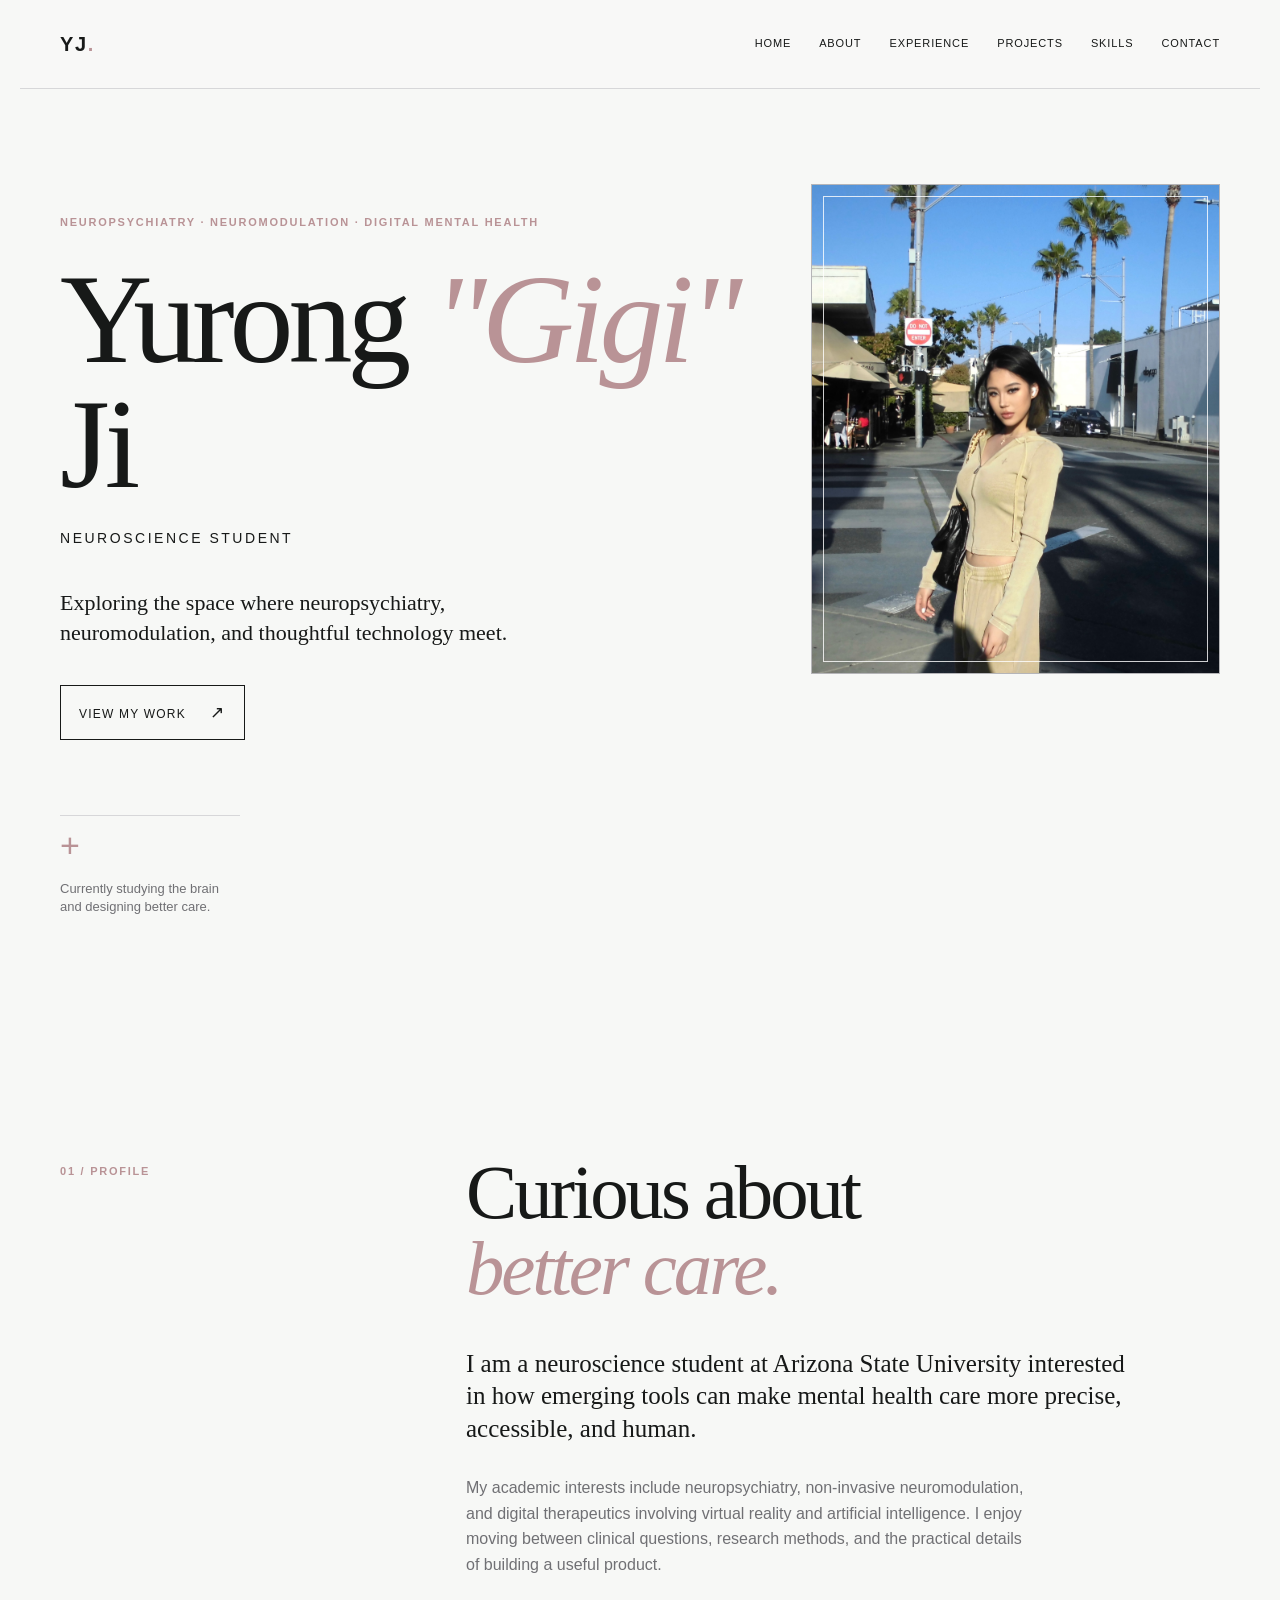
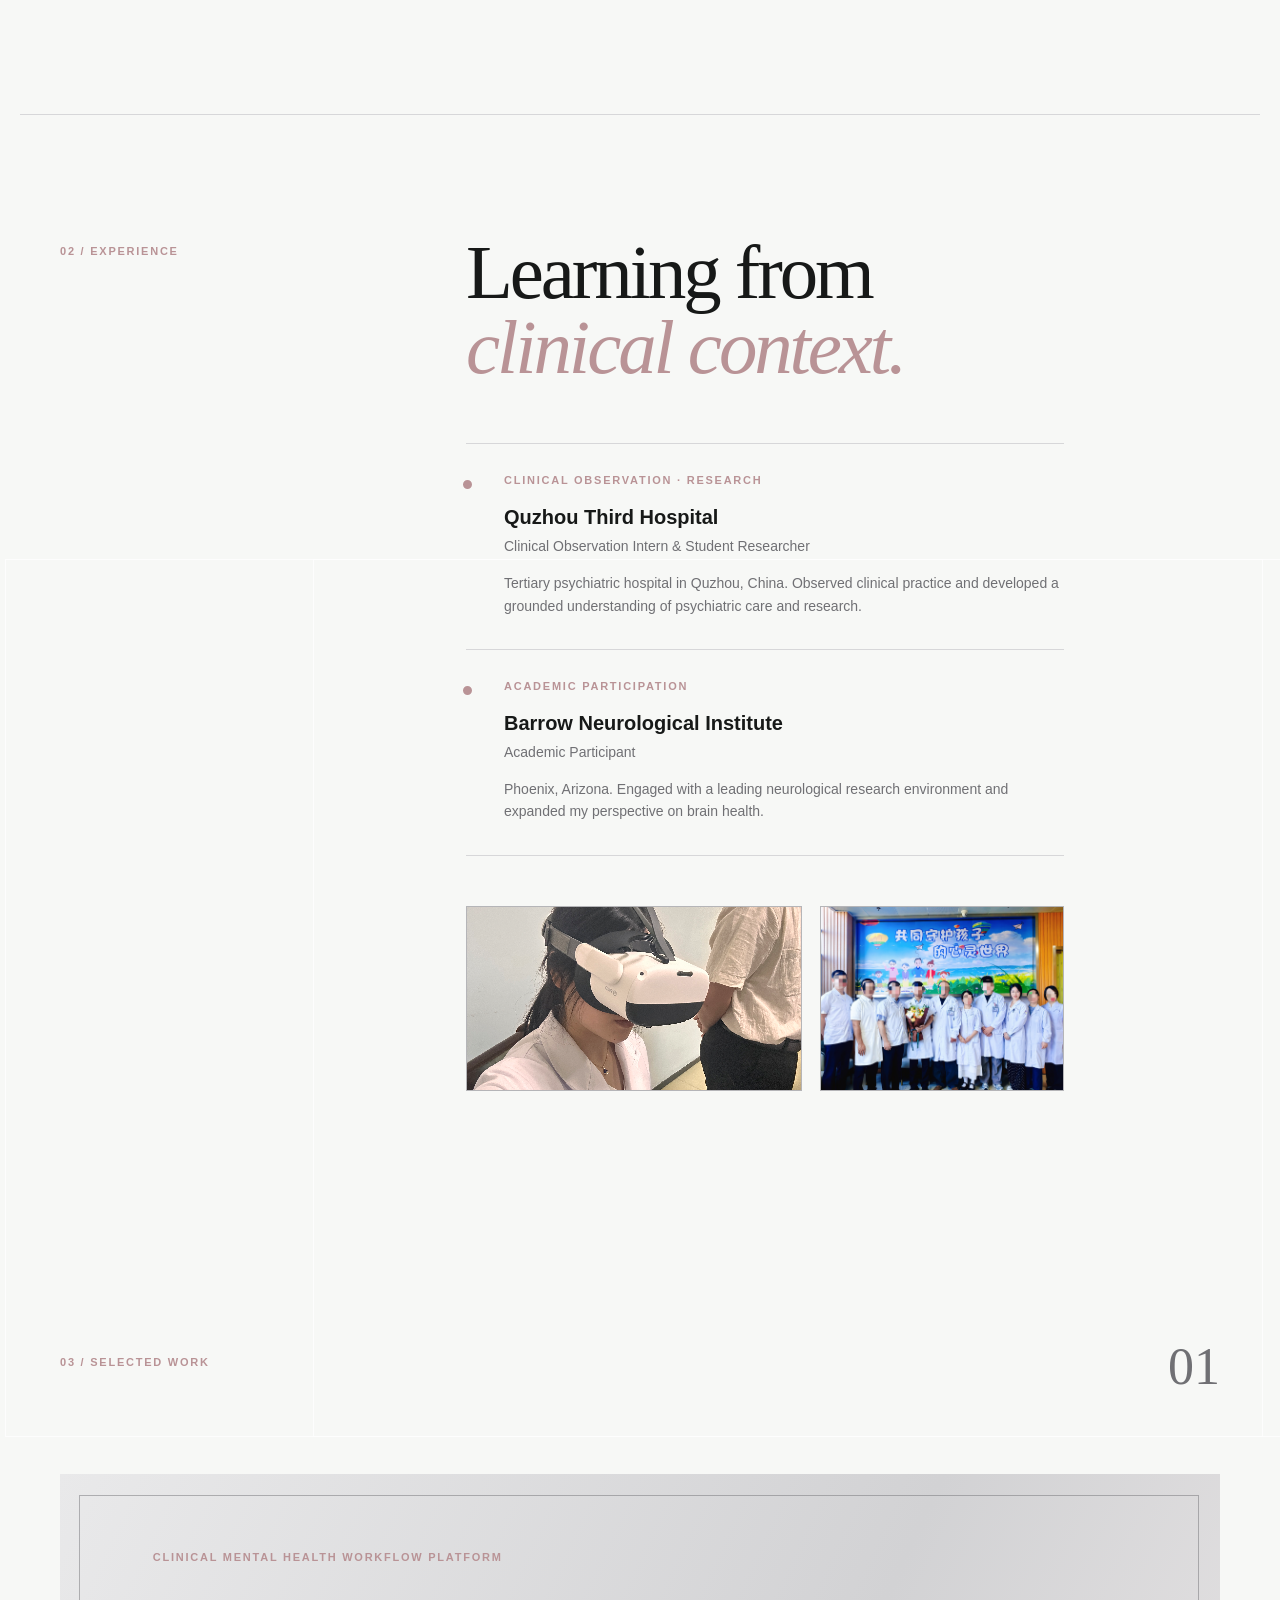
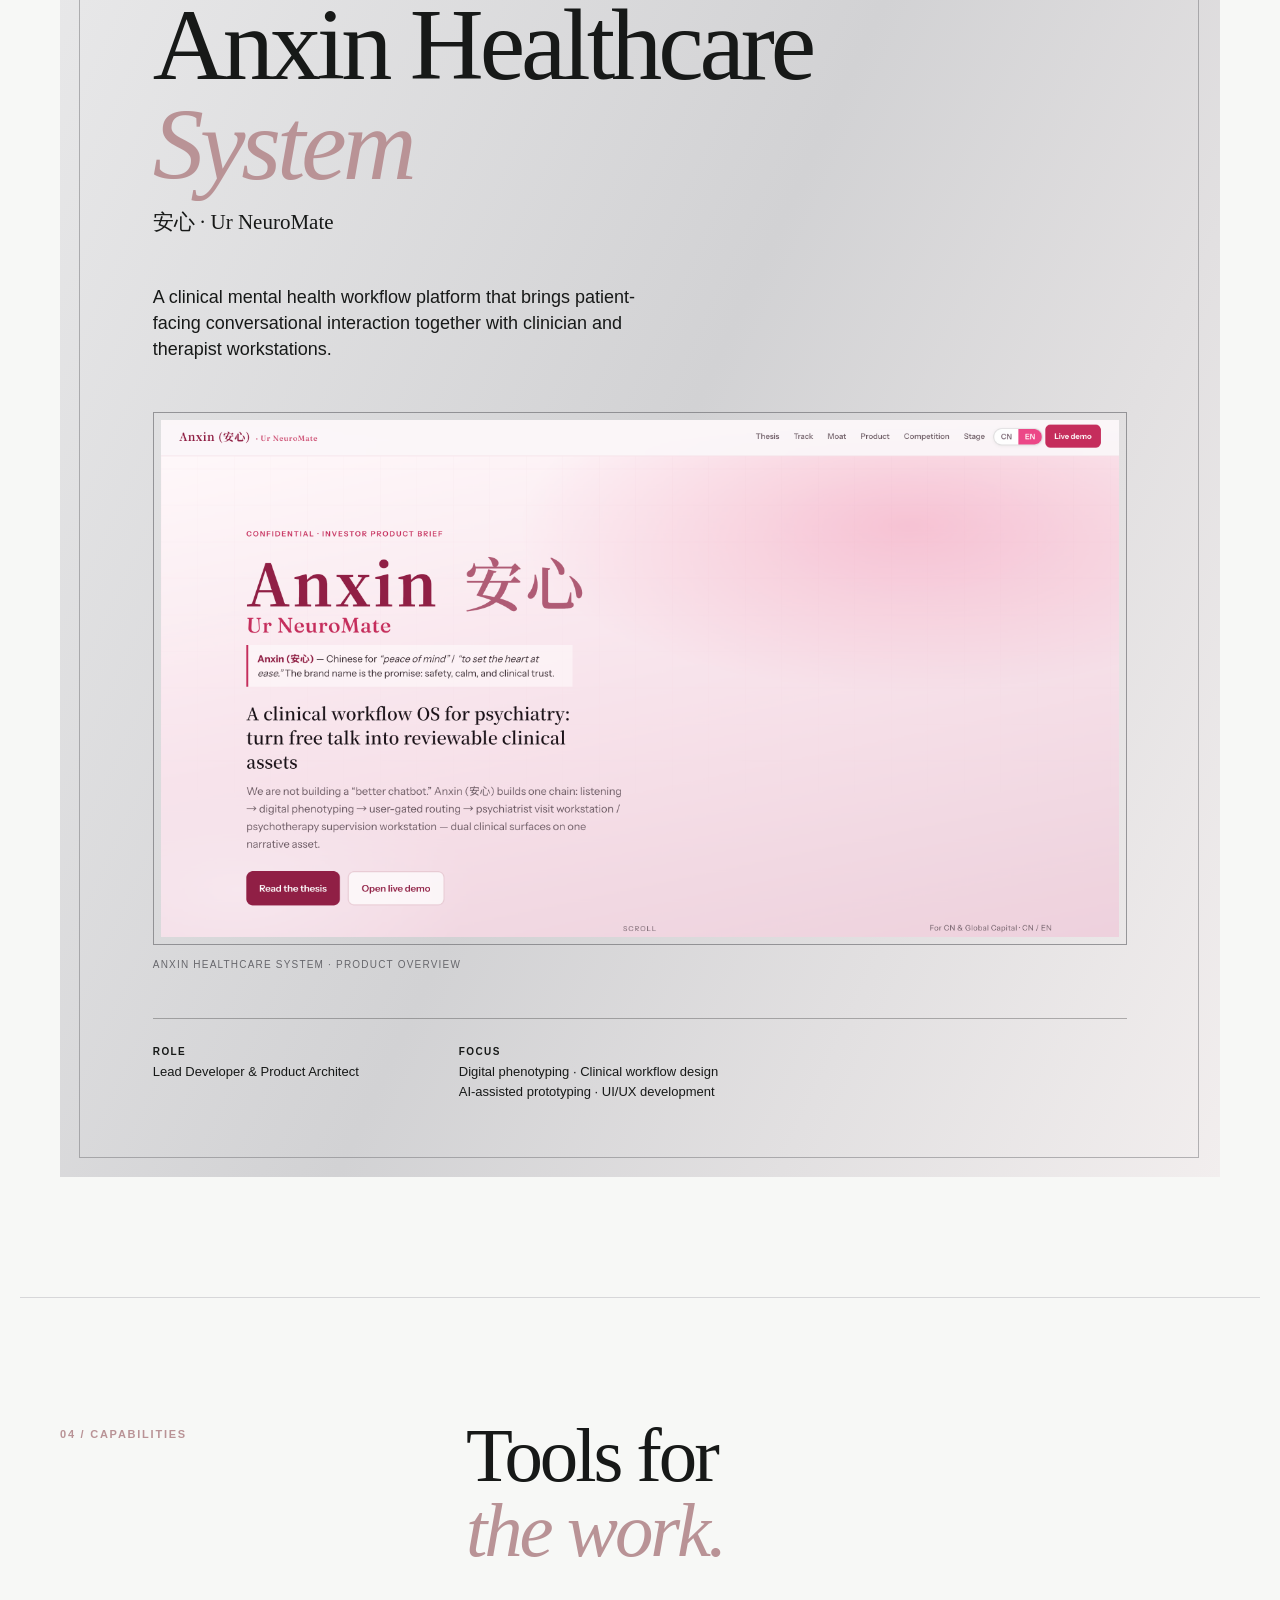
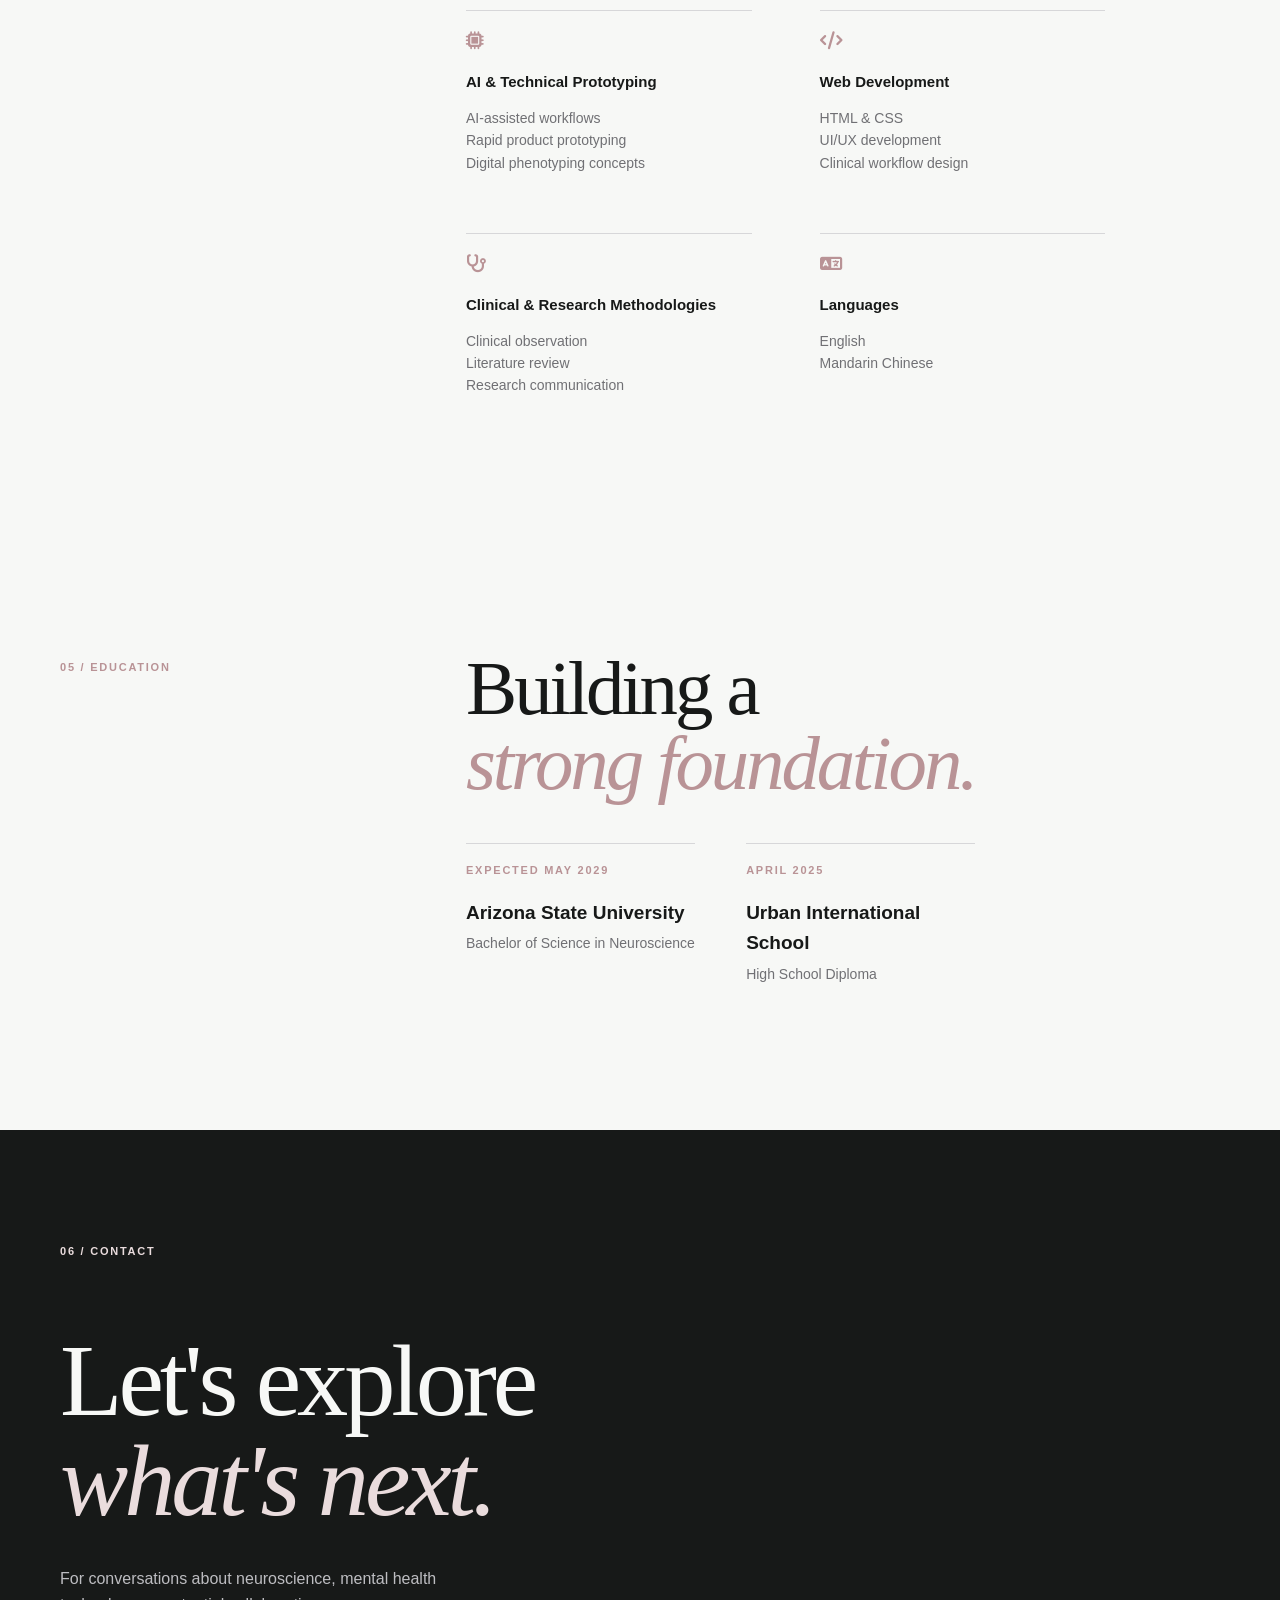
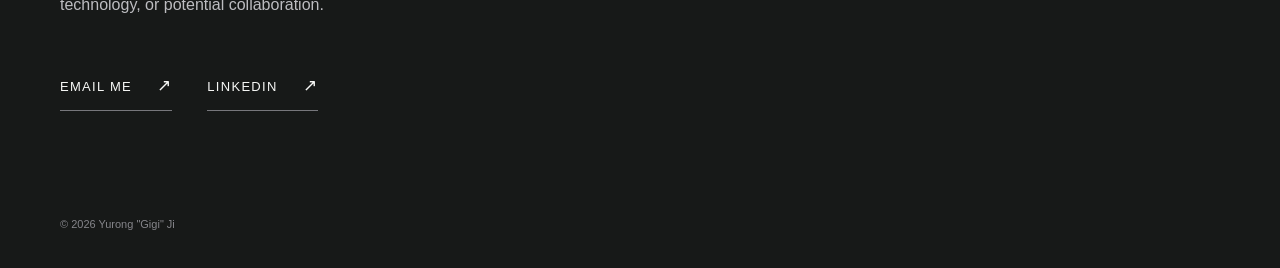
==== index.html @ 2d48b9b8 "update homepage images and styles" ====
<!DOCTYPE html>
<html lang="en">
<head>
  <meta charset="UTF-8">
  <meta name="viewport" content="width=device-width, initial-scale=1.0">
  <meta name="description" content="Yurong Gigi Ji is a neuroscience student exploring mental health, neuromodulation, and healthcare technology.">
  <title>Yurong Ji -- Gigi | Neuroscience Student</title>
  <link rel="stylesheet" href="style.css">
  <!-- Font Awesome provides simple, professional icons without JavaScript. -->
  <link rel="stylesheet" href="https://cdnjs.cloudflare.com/ajax/libs/font-awesome/6.5.1/css/all.min.css">
</head>
<body>
  <!-- The header stays simple so visitors can move through the page quickly. -->
  <header class="site-header">
    <a class="wordmark" href="#top">YJ<span>.</span></a>
    <nav aria-label="Main navigation">
      <a href="#top">Home</a>
      <a href="#about">About</a>
      <a href="#experience">Experience</a>
      <a href="#work">Projects</a>
      <a href="#skills">Skills</a>
      <a href="#contact">Contact</a>
    </nav>
  </header>

  <main id="top">
    <!-- Hero section: the first thing a visitor sees. -->
    <section class="hero page-section" aria-labelledby="hero-title">
      <div class="hero-copy">
        <p class="eyebrow">Neuropsychiatry · Neuromodulation · Digital Mental Health</p>
        <h1 id="hero-title">Yurong <em>"Gigi"</em> Ji</h1>
        <p class="hero-title">Neuroscience Student</p>
        <p class="intro">Exploring the space where neuropsychiatry, neuromodulation, and thoughtful technology meet.</p>
        <a class="button" href="#work">View My Work <span aria-hidden="true">&#8599;</span></a>
      </div>
      <div class="hero-note" aria-label="Current focus">
        <span class="cross-mark" aria-hidden="true">+</span>
        <p>Currently studying the brain<br>and designing better care.</p>
      </div>
      <!-- Add your portrait as img/portrait.jpg when ready. -->
      <div class="hero-image image-slot" role="img" aria-label="Portrait placeholder">
        <span>Portrait<br><small>image to come</small></span>
      </div>
    </section>

    <section id="about" class="page-section split-section" aria-labelledby="about-title">
      <p class="section-number">01 / Profile</p>
      <div class="section-content">
        <h2 id="about-title">Curious about<br><em>better care.</em></h2>
        <p class="large-copy">I am a neuroscience student at Arizona State University interested in how emerging tools can make mental health care more precise, accessible, and human.</p>
        <p>My academic interests include neuropsychiatry, non-invasive neuromodulation, and digital therapeutics involving virtual reality and artificial intelligence. I enjoy moving between clinical questions, research methods, and the practical details of building a useful product.</p>
      </div>
    </section>

    <section id="experience" class="page-section split-section bordered-section" aria-labelledby="experience-title">
      <p class="section-number">02 / Experience</p>
      <div class="section-content">
        <h2 id="experience-title">Learning from<br><em>clinical context.</em></h2>
        <div class="timeline">
          <article class="timeline-item">
            <p class="date">Clinical observation · Research</p>
            <h3>Quzhou Third Hospital</h3>
            <p class="role">Clinical Observation Intern &amp; Student Researcher</p>
            <p>Tertiary psychiatric hospital in Quzhou, China. Observed clinical practice and developed a grounded understanding of psychiatric care and research.</p>
          </article>
          <article class="timeline-item">
            <p class="date">Academic participation</p>
            <h3>Barrow Neurological Institute</h3>
            <p class="role">Academic Participant</p>
            <p>Phoenix, Arizona. Engaged with a leading neurological research environment and expanded my perspective on brain health.</p>
          </article>
        </div>
        <!-- These two spaces are ready for your clinical and research photographs. -->
        <div class="experience-images">
          <div class="image-slot clinical-image"><span>Clinical observation<br><small>image to come</small></span></div>
          <div class="image-slot vr-image"><span>Research in practice<br><small>image to come</small></span></div>
        </div>
      </div>
    </section>

    <!-- The project panel is intentionally larger: it is the portfolio's main case study. -->
    <section id="work" class="page-section project-section" aria-labelledby="work-title">
      <div class="project-heading">
        <p class="section-number">03 / Selected work</p>
        <p class="project-index">01</p>
      </div>
      <div class="project-panel">
        <div class="project-label">Clinical mental health workflow platform</div>
        <h2 id="work-title">Anxin Healthcare<br><em>System</em></h2>
        <p class="project-name">安心 · Ur NeuroMate</p>
        <p class="project-description">A clinical mental health workflow platform that brings patient-facing conversational interaction together with clinician and therapist workstations.</p>
          <figure class="project-image">
            <img src="img/Anxin.png" alt="Anxin Healthcare System project overview">
            <figcaption>Anxin Healthcare System · Product overview</figcaption>
          </figure>
        <div class="project-footer">
          <p><strong>Role</strong><br>Lead Developer &amp; Product Architect</p>
          <p><strong>Focus</strong><br>Digital phenotyping · Clinical workflow design<br>AI-assisted prototyping · UI/UX development</p>
        </div>
      </div>
    </section>

    <section id="skills" class="page-section split-section bordered-section" aria-labelledby="skills-title">
      <p class="section-number">04 / Capabilities</p>
      <div class="section-content">
        <h2 id="skills-title">Tools for<br><em>the work.</em></h2>
        <div class="skills-list">
          <div class="skill-group"><i class="fa-solid fa-microchip skill-icon" aria-hidden="true"></i><h3>AI &amp; Technical Prototyping</h3><p>AI-assisted workflows<br>Rapid product prototyping<br>Digital phenotyping concepts</p></div>
          <div class="skill-group"><i class="fa-solid fa-code skill-icon" aria-hidden="true"></i><h3>Web Development</h3><p>HTML &amp; CSS<br>UI/UX development<br>Clinical workflow design</p></div>
          <div class="skill-group"><i class="fa-solid fa-stethoscope skill-icon" aria-hidden="true"></i><h3>Clinical &amp; Research Methodologies</h3><p>Clinical observation<br>Literature review<br>Research communication</p></div>
          <div class="skill-group"><i class="fa-solid fa-language skill-icon" aria-hidden="true"></i><h3>Languages</h3><p>English<br>Mandarin Chinese</p></div>
        </div>
      </div>
    </section>

    <section class="page-section split-section education-section" aria-labelledby="education-title">
      <p class="section-number">05 / Education</p>
      <div class="section-content">
        <h2 id="education-title">Building a<br><em>strong foundation.</em></h2>
        <div class="education-list">
          <div class="education-item"><p class="date">Expected May 2029</p><h3>Arizona State University</h3><p>Bachelor of Science in Neuroscience</p></div>
          <div class="education-item"><p class="date">April 2025</p><h3>Urban International School</h3><p>High School Diploma</p></div>
        </div>
      </div>
    </section>
  </main>

  <footer id="contact" class="contact-section" aria-labelledby="contact-title">
    <div class="contact-inner">
      <p class="section-number">06 / Contact</p>
      <h2 id="contact-title">Let's explore<br><em>what's next.</em></h2>
      <p class="contact-copy">For conversations about neuroscience, mental health technology, or potential collaboration.</p>
      <!-- Replace these two destinations with your preferred contact details. -->
      <div class="contact-links">
        <a href="mailto:yurong.ji@asu.edu">Email me <span aria-hidden="true">&#8599;</span></a>
        <a href="https://www.linkedin.com/" target="_blank" rel="noopener noreferrer">LinkedIn <span aria-hidden="true">&#8599;</span></a>
      </div>
      <p class="copyright">© 2026 Yurong "Gigi" Ji</p>
    </div>
  </footer>
</body>
</html>
---- style.css ----
:root {
	--ink: #171918;
	--muted: #707074;
	--line: #d7d7d9;
	--paper: #f7f8f6;
	--accent: #eadcdd;
	--blush: #b99396;
	--display: Georgia, "Times New Roman", serif;
	--body: "Helvetica Neue", Helvetica, Arial, sans-serif;
}
* { box-sizing: border-box; }
html { scroll-behavior: smooth; }
body { margin: 0; color: var(--ink); background: var(--paper); font-family: var(--body); font-size: 16px; line-height: 1.6; }
a { color: inherit; }
.site-header { align-items: center; background: rgba(248, 248, 247, .96); border-bottom: 1px solid var(--line); display: flex; justify-content: space-between; margin: 0 auto; max-width: 1240px; padding: 28px 40px; position: relative; z-index: 2; }
.wordmark { font-size: 20px; font-weight: bold; letter-spacing: .08em; text-decoration: none; }
.wordmark span, .eyebrow, .date, .section-number, .project-label { color: var(--blush); }
nav { display: flex; gap: 28px; }
nav a { font-size: 11px; letter-spacing: .08em; text-decoration: none; text-transform: uppercase; }
nav a:hover, .contact-links a:hover { color: var(--blush); }
.page-section { margin: 0 auto; max-width: 1240px; padding: 120px 40px; }
.hero { min-height: 700px; padding-bottom: 105px; padding-top: 125px; position: relative; }
.hero-copy { max-width: 760px; }
.eyebrow, .section-number, .date, .project-label { font-size: 11px; font-weight: bold; letter-spacing: .16em; text-transform: uppercase; }
h1, h2, h3, p { margin-top: 0; }
h1, h2 { font-family: var(--display); font-weight: normal; letter-spacing: -.04em; line-height: .98; }
h1 { font-size: clamp(64px, 10vw, 142px); margin: 25px 0 20px; }
h2 { font-size: clamp(48px, 6vw, 82px); margin-bottom: 42px; }
em { color: var(--blush); font-style: italic; }
.hero-title { font-size: 14px; letter-spacing: .18em; text-transform: uppercase; }
.intro { font-family: var(--display); font-size: 22px; line-height: 1.35; margin: 38px 0; max-width: 480px; }
.button { border: 1px solid var(--ink); display: inline-block; font-size: 12px; letter-spacing: .1em; padding: 13px 18px; text-decoration: none; text-transform: uppercase; }
.button span, .contact-links span { font-size: 17px; margin-left: 20px; }
.button:hover { background: var(--ink); color: var(--paper); }
.hero-note { border-top: 1px solid var(--line); color: var(--muted); font-size: 13px; line-height: 1.45; margin-top: 75px; padding-top: 16px; width: 180px; }
.cross-mark { color: var(--blush); display: block; font-size: 34px; font-weight: 200; line-height: .8; margin-bottom: 20px; }
.image-slot { align-items: center; background: linear-gradient(135deg, #ececee, #c7c7ca 48%, #f4f4f3 52%, #dedee0); border: 1px solid #b5b5b8; color: #68686c; display: flex; justify-content: center; letter-spacing: .12em; text-align: center; text-transform: uppercase; }
.image-slot span { font-size: 11px; }
.image-slot small { color: #89898d; font-size: 9px; letter-spacing: .1em; }
.hero-image { height: 490px; position: absolute; right: 40px; top: 95px; width: 33%; }
.hero-image { background-image: url("img/portrait.jpg"), linear-gradient(135deg, #ececee, #c7c7ca 48%, #f4f4f3 52%, #dedee0); background-position: center; background-size: cover; }
.hero-image::before, .clinical-image::before, .vr-image::before { border: 1px solid rgba(255, 255, 255, .8); content: ""; height: calc(100% - 24px); position: absolute; width: calc(100% - 24px); }
.hero-image span, .clinical-image span, .vr-image span { display: none; }
.split-section { display: flex; gap: 10%; }
.section-number { flex: 0 0 25%; margin-top: 8px; }
.section-content { max-width: 680px; }
.large-copy { font-family: var(--display); font-size: 25px; line-height: 1.3; margin-bottom: 30px; }
.section-content > p:not(.large-copy) { color: var(--muted); max-width: 560px; }
.bordered-section { border-top: 1px solid var(--line); }
.timeline { border-top: 1px solid var(--line); margin-top: 58px; }
.timeline-item { border-bottom: 1px solid var(--line); padding: 28px 0 32px 38px; position: relative; }
.timeline-item::before { background: var(--blush); border: 4px solid var(--paper); border-radius: 50%; content: ""; height: 9px; left: -7px; position: absolute; top: 32px; width: 9px; }
.timeline h3, .education-item h3, .skill-group h3 { font-size: 20px; margin-bottom: 2px; }
.role { color: var(--muted); font-size: 14px; margin-bottom: 15px; }
.timeline-item > p:last-child { color: var(--muted); font-size: 14px; margin-bottom: 0; max-width: 560px; }
.experience-images { display: flex; gap: 18px; margin-top: 50px; }
.clinical-image { height: 185px; width: 58%; }
.vr-image { height: 185px; width: 42%; }
.clinical-image { background-image: url("img/internship.jpg"), linear-gradient(135deg, #ececee, #c7c7ca 48%, #f4f4f3 52%, #dedee0); background-position: center; background-size: cover; }
.vr-image { background-image: url("img/doctor.jpg"), linear-gradient(135deg, #ececee, #c7c7ca 48%, #f4f4f3 52%, #dedee0); background-position: center; background-size: cover; }
.project-section { padding-top: 135px; }
.project-heading { align-items: flex-start; display: flex; justify-content: space-between; }
.project-index { color: var(--muted); font-family: var(--display); font-size: 52px; line-height: .8; }
.project-panel { background: linear-gradient(115deg, #e9e9ea, #d2d2d4 50%, #f2eeee); margin-top: 35px; padding: 75px 8%; position: relative; }
.project-panel::after { border: 1px solid rgba(116, 116, 120, .5); content: ""; height: calc(100% - 42px); pointer-events: none; position: absolute; right: 21px; top: 21px; width: calc(100% - 42px); }
.project-panel > * { position: relative; z-index: 1; }
.project-panel h2 { font-size: clamp(55px, 8vw, 110px); margin: 28px 0 10px; }
.project-name { font-family: var(--display); font-size: 21px; }
.project-description { font-size: 18px; line-height: 1.45; margin: 45px 0; max-width: 520px; }
.project-image { margin: 50px 0 45px; position: relative; }
.project-image img { border: 1px solid rgba(116, 116, 120, .7); display: block; height: auto; max-width: 100%; padding: 7px; width: 100%; }
.project-image figcaption { color: #67676c; font-size: 10px; letter-spacing: .12em; margin-top: 12px; text-transform: uppercase; }
.project-footer { border-top: 1px solid rgba(23, 25, 24, .3); display: flex; gap: 100px; padding-top: 22px; }
.project-footer p { font-size: 13px; line-height: 1.55; margin-bottom: 0; }
.project-footer strong { font-size: 10px; letter-spacing: .14em; text-transform: uppercase; }
.skills-list { display: flex; flex-wrap: wrap; gap: 45px 10%; }
.skill-group { border-top: 1px solid var(--line); padding-top: 18px; width: 42%; }
.skill-icon { color: var(--blush); font-size: 18px; margin-bottom: 22px; }
.skill-group h3 { font-size: 15px; line-height: 1.3; margin-bottom: 15px; }
.skill-group p, .education-item p:last-child { color: var(--muted); font-size: 14px; line-height: 1.6; }
.education-section { padding-bottom: 145px; }
.education-list { display: flex; gap: 10%; }
.education-item { border-top: 1px solid var(--line); padding-top: 18px; width: 45%; }
.education-item h3 { font-size: 19px; margin: 18px 0 4px; }
.education-item p:last-child { margin-bottom: 0; }
.contact-section { background: var(--ink); color: var(--paper); }
.contact-inner { margin: 0 auto; max-width: 1240px; padding: 105px 40px 35px; }
.contact-inner .section-number { color: var(--accent); }
.contact-inner h2 { font-size: clamp(56px, 8vw, 110px); margin: 70px 0 35px; }
.contact-inner h2 em { color: var(--accent); }
.contact-copy { color: #bdbdc1; max-width: 390px; }
.contact-links { display: flex; gap: 35px; margin-top: 55px; }
.contact-links a { border-bottom: 1px solid #77777c; font-size: 13px; letter-spacing: .1em; padding-bottom: 10px; text-decoration: none; text-transform: uppercase; }
.copyright { color: #85858a; font-size: 11px; margin: 105px 0 0; }
@media (max-width: 700px) {
	.site-header, .page-section, .contact-inner { padding-left: 22px; padding-right: 22px; }
	.site-header { padding-bottom: 22px; padding-top: 22px; }
	nav { gap: 8px 14px; justify-content: flex-end; max-width: 245px; }
	nav a { font-size: 10px; }
	.hero { align-items: flex-start; display: block; min-height: 0; padding-bottom: 90px; padding-top: 95px; }
	h1 { font-size: 18vw; }
	.hero-image { height: 330px; margin-top: 55px; position: relative; right: auto; top: auto; width: 100%; }
	.hero-note { margin-top: 75px; }
	.split-section { display: block; padding-bottom: 90px; padding-top: 90px; }
	.section-number { margin-bottom: 42px; }
	h2 { margin-bottom: 32px; }
	.large-copy { font-size: 21px; }
	.experience-images { display: block; }
	.clinical-image, .vr-image { margin-bottom: 18px; width: 100%; }
	.project-section { padding-bottom: 90px; padding-top: 90px; }
	.project-panel { margin-left: -22px; margin-right: -22px; padding: 58px 35px; }
	.project-panel::after { height: calc(100% - 30px); right: 15px; top: 15px; width: calc(100% - 30px); }
	.project-description { font-size: 16px; margin: 35px 0; }
	.project-footer { display: block; }
	.project-footer p + p { margin-top: 25px; }
	.skills-list, .education-list { display: block; }
	.skill-group, .education-item { margin-bottom: 35px; width: 100%; }
	.education-section { padding-bottom: 110px; }
	.contact-inner { padding-bottom: 28px; padding-top: 85px; }
	.contact-inner h2 { margin-top: 55px; }
	.contact-links { display: block; }
	.contact-links a { display: table; margin-bottom: 22px; }
	.copyright { margin-top: 80px; }
}
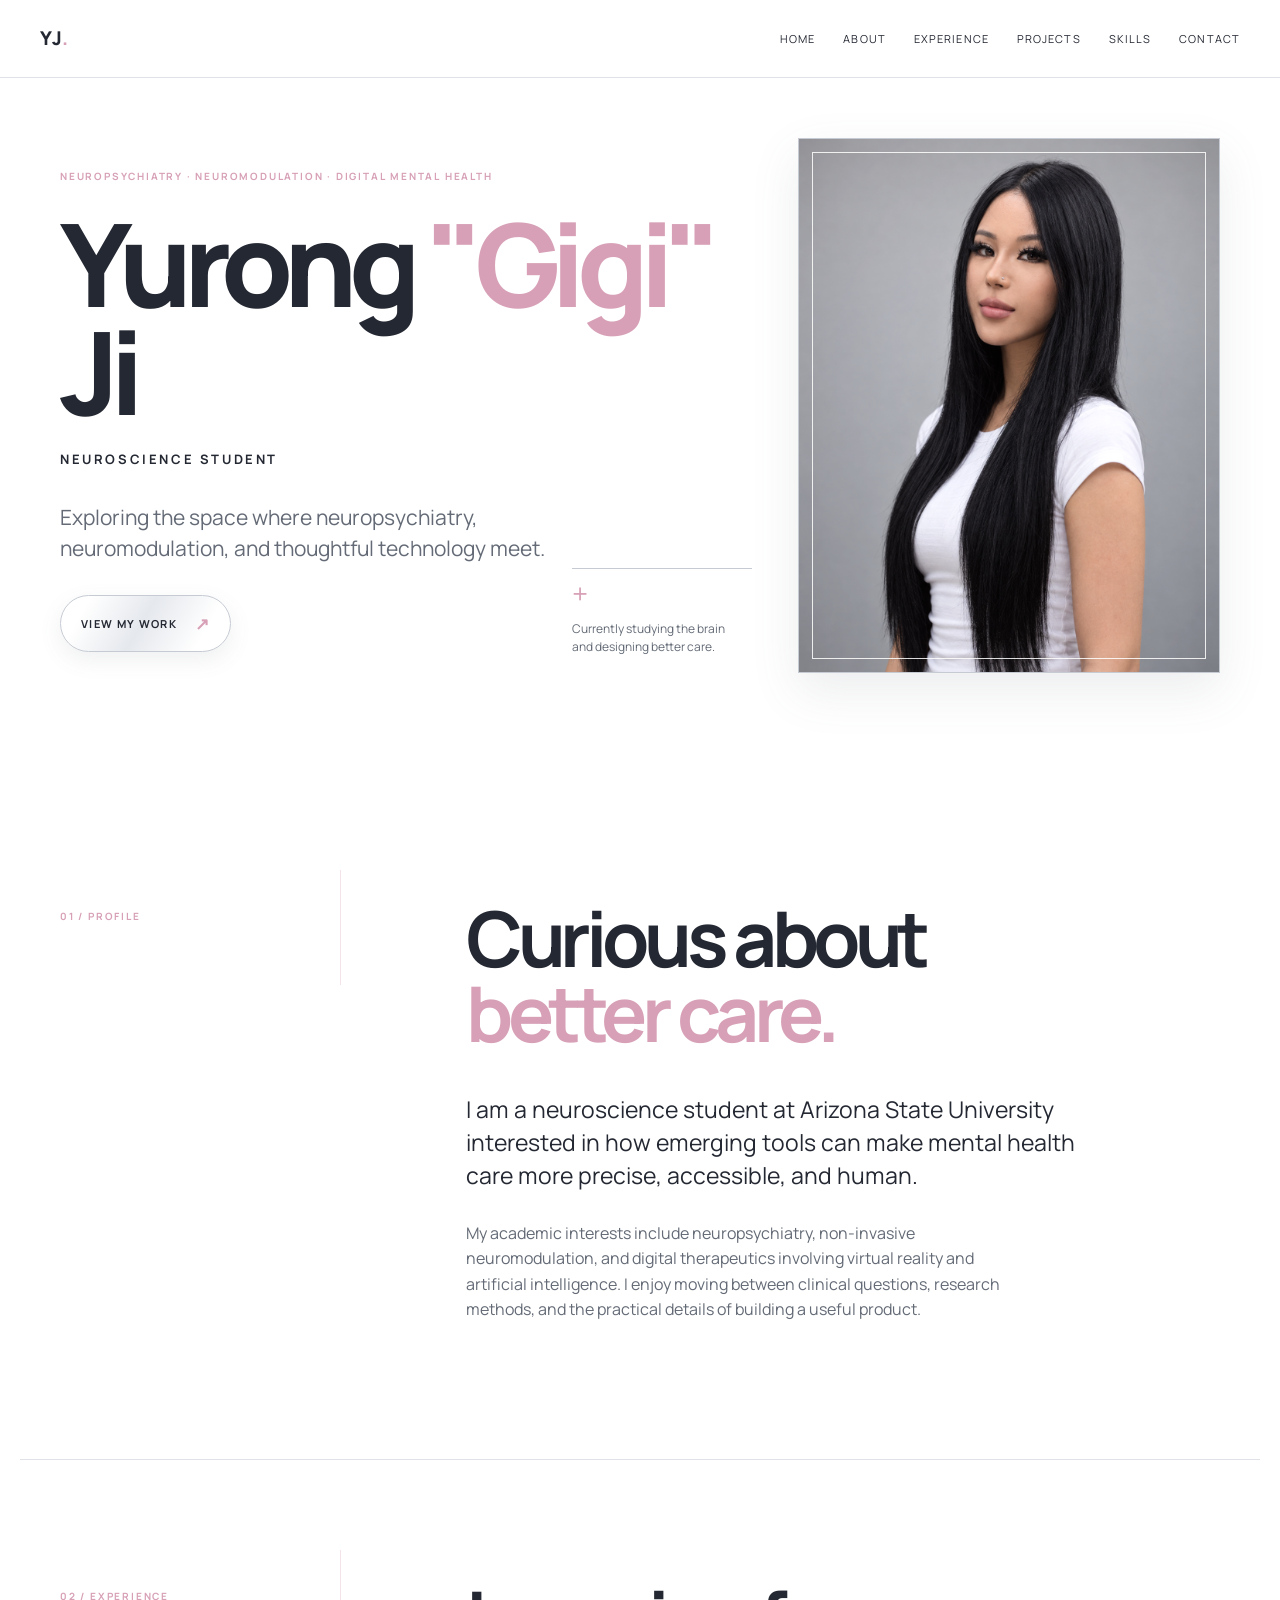
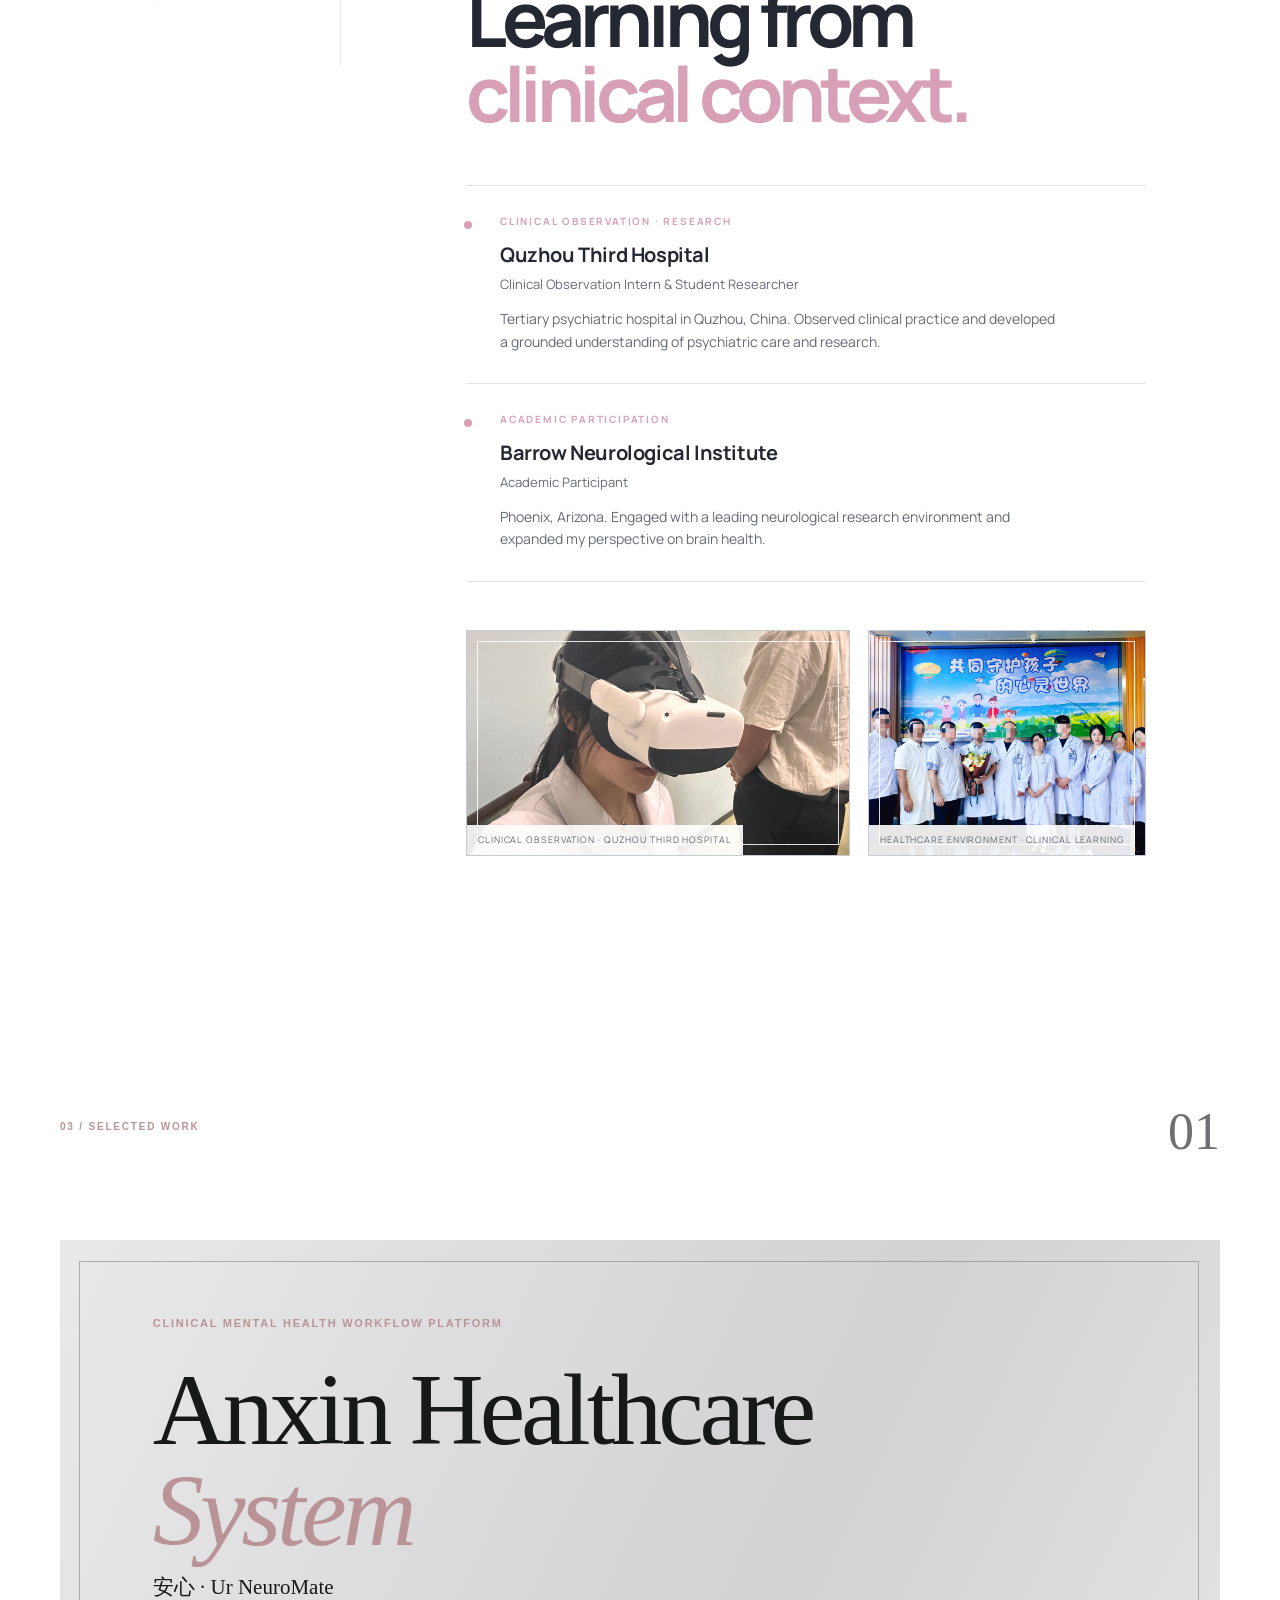
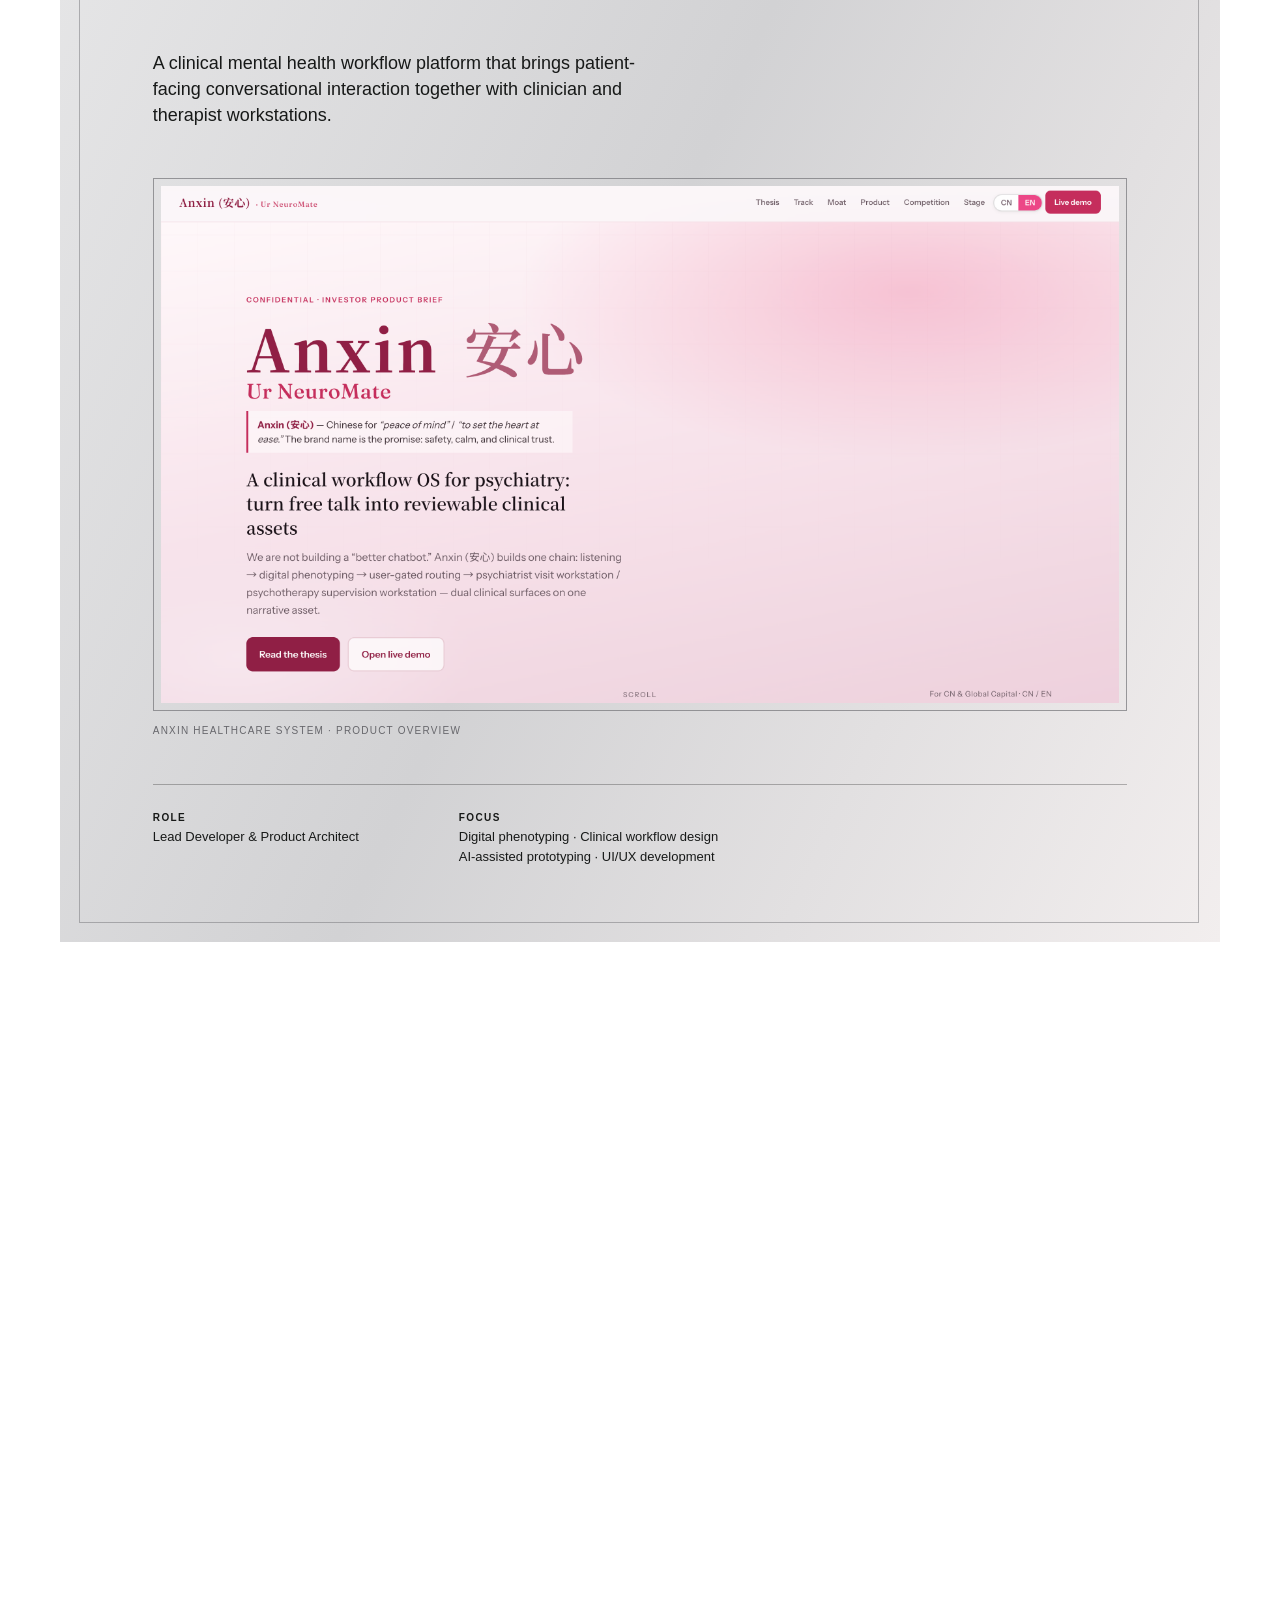
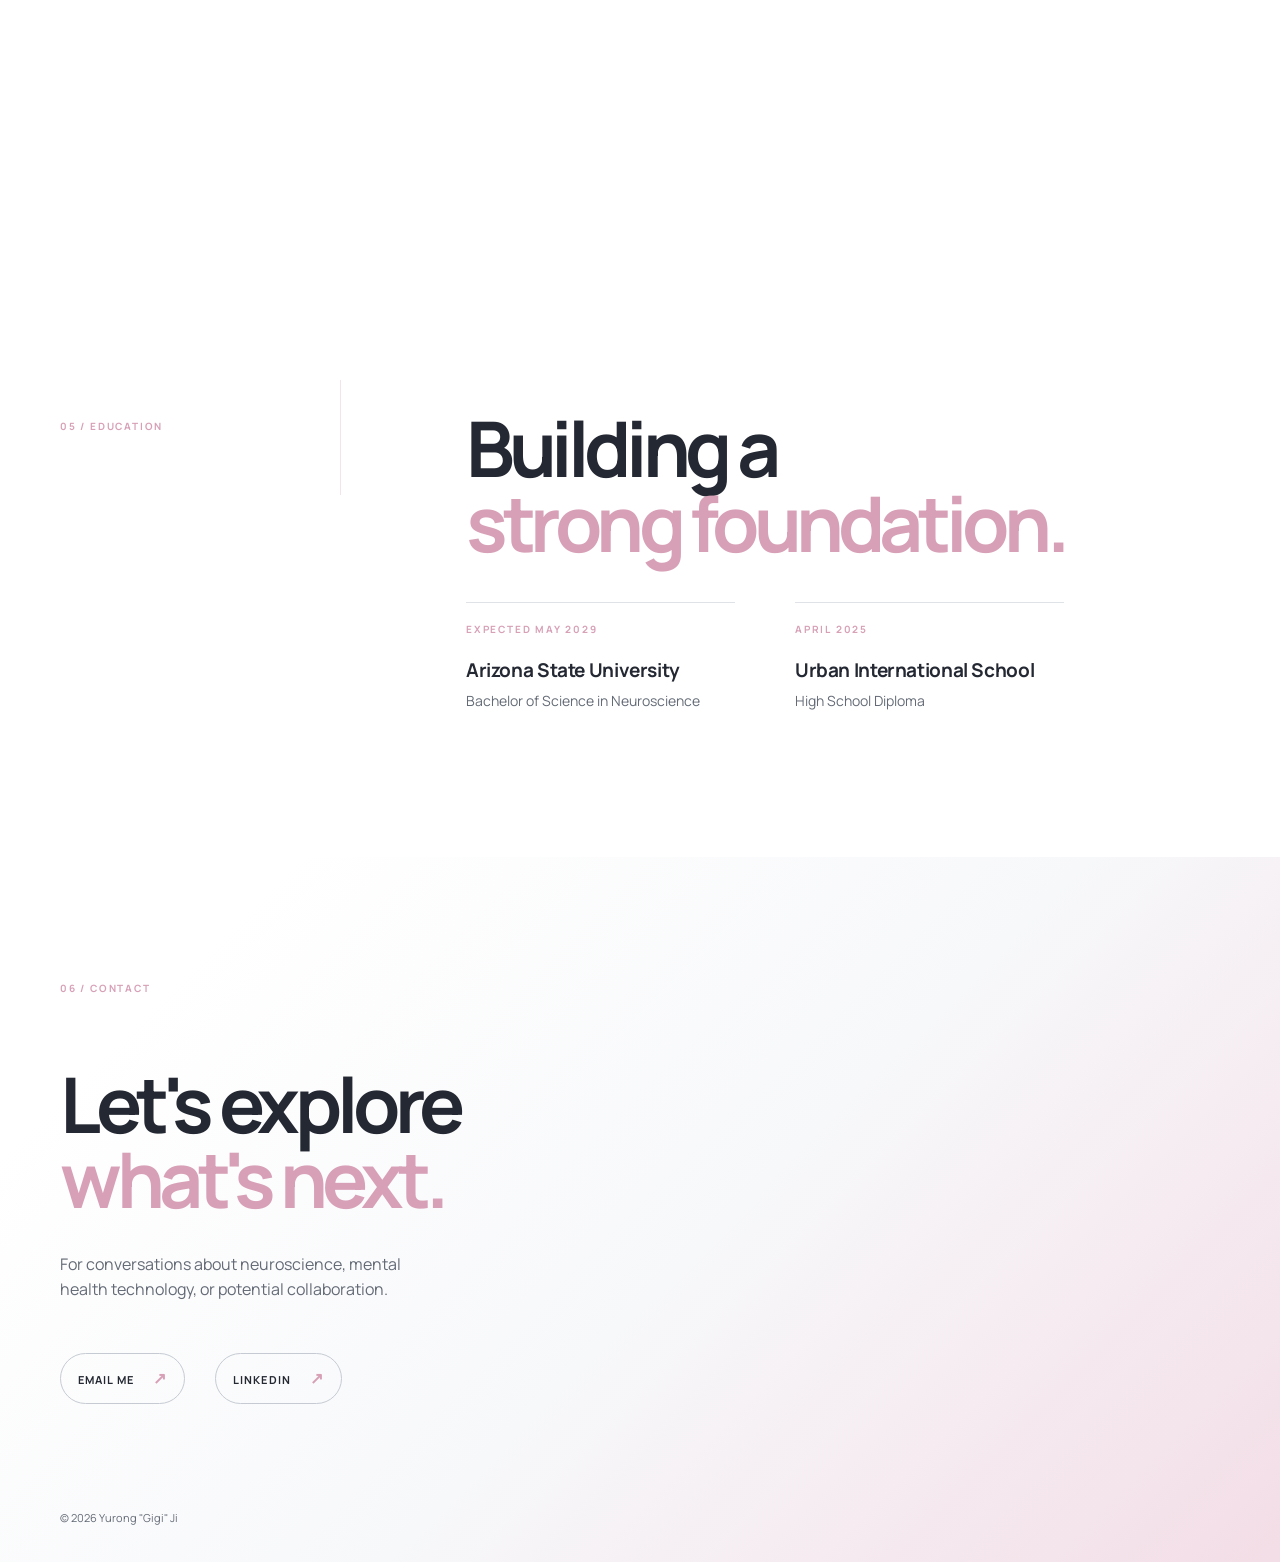
==== commit 7f8f7805: "change" ====
--- a/index.html
+++ b/index.html
@@ -6,6 +6,9 @@
   <meta name="description" content="Yurong Gigi Ji is a neuroscience student exploring mental health, neuromodulation, and healthcare technology.">
   <title>Yurong Ji -- Gigi | Neuroscience Student</title>
   <link rel="stylesheet" href="style.css">
+  <link rel="preconnect" href="https://fonts.googleapis.com">
+  <link rel="preconnect" href="https://fonts.gstatic.com" crossorigin>
+  <link href="https://fonts.googleapis.com/css2?family=Manrope:wght@400;500;600;700;800&display=swap" rel="stylesheet">
   <!-- Font Awesome provides simple, professional icons without JavaScript. -->
   <link rel="stylesheet" href="https://cdnjs.cloudflare.com/ajax/libs/font-awesome/6.5.1/css/all.min.css">
 </head>
@@ -13,14 +16,17 @@
   <!-- The header stays simple so visitors can move through the page quickly. -->
   <header class="site-header">
     <a class="wordmark" href="#top">YJ<span>.</span></a>
-    <nav aria-label="Main navigation">
-      <a href="#top">Home</a>
-      <a href="#about">About</a>
-      <a href="#experience">Experience</a>
-      <a href="#work">Projects</a>
-      <a href="#skills">Skills</a>
-      <a href="#contact">Contact</a>
-    </nav>
+    <details class="menu" open>
+      <summary>Menu</summary>
+      <nav aria-label="Main navigation">
+        <a href="#top">Home</a>
+        <a href="#about">About</a>
+        <a href="#experience">Experience</a>
+        <a href="#work">Projects</a>
+        <a href="#skills">Skills</a>
+        <a href="#contact">Contact</a>
+      </nav>
+    </details>
   </header>
 
   <main id="top">
@@ -37,13 +43,12 @@
         <span class="cross-mark" aria-hidden="true">+</span>
         <p>Currently studying the brain<br>and designing better care.</p>
       </div>
-      <!-- Add your portrait as img/portrait.jpg when ready. -->
-      <div class="hero-image image-slot" role="img" aria-label="Portrait placeholder">
-        <span>Portrait<br><small>image to come</small></span>
+      <div class="hero-image">
+        <img src="img/Hero.png" alt="Yurong Gigi Ji standing outdoors in Arizona">
       </div>
     </section>
 
-    <section id="about" class="page-section split-section" aria-labelledby="about-title">
+    <section id="about" class="page-section split-section" aria-labelledby="about-title" data-reveal>
       <p class="section-number">01 / Profile</p>
       <div class="section-content">
         <h2 id="about-title">Curious about<br><em>better care.</em></h2>
@@ -52,7 +57,7 @@
       </div>
     </section>
 
-    <section id="experience" class="page-section split-section bordered-section" aria-labelledby="experience-title">
+    <section id="experience" class="page-section split-section bordered-section" aria-labelledby="experience-title" data-reveal>
       <p class="section-number">02 / Experience</p>
       <div class="section-content">
         <h2 id="experience-title">Learning from<br><em>clinical context.</em></h2>
@@ -70,10 +75,15 @@
             <p>Phoenix, Arizona. Engaged with a leading neurological research environment and expanded my perspective on brain health.</p>
           </article>
         </div>
-        <!-- These two spaces are ready for your clinical and research photographs. -->
         <div class="experience-images">
-          <div class="image-slot clinical-image"><span>Clinical observation<br><small>image to come</small></span></div>
-          <div class="image-slot vr-image"><span>Research in practice<br><small>image to come</small></span></div>
+          <figure class="clinical-image">
+            <img src="img/internship.jpg" alt="Clinical internship observation in a hospital setting">
+            <figcaption>Clinical observation · Quzhou Third Hospital</figcaption>
+          </figure>
+          <figure class="vr-image">
+            <img src="img/doctor.jpg" alt="Healthcare team in a hospital setting">
+            <figcaption>Healthcare environment · Clinical learning</figcaption>
+          </figure>
         </div>
       </div>
     </section>
@@ -100,7 +110,7 @@
       </div>
     </section>
 
-    <section id="skills" class="page-section split-section bordered-section" aria-labelledby="skills-title">
+    <section id="skills" class="page-section split-section bordered-section" aria-labelledby="skills-title" data-reveal>
       <p class="section-number">04 / Capabilities</p>
       <div class="section-content">
         <h2 id="skills-title">Tools for<br><em>the work.</em></h2>
@@ -113,7 +123,7 @@
       </div>
     </section>
 
-    <section class="page-section split-section education-section" aria-labelledby="education-title">
+    <section class="page-section split-section education-section" aria-labelledby="education-title" data-reveal>
       <p class="section-number">05 / Education</p>
       <div class="section-content">
         <h2 id="education-title">Building a<br><em>strong foundation.</em></h2>
@@ -125,7 +135,7 @@
     </section>
   </main>
 
-  <footer id="contact" class="contact-section" aria-labelledby="contact-title">
+  <footer id="contact" class="contact-section" aria-labelledby="contact-title" data-reveal>
     <div class="contact-inner">
       <p class="section-number">06 / Contact</p>
       <h2 id="contact-title">Let's explore<br><em>what's next.</em></h2>
@@ -133,10 +143,11 @@
       <!-- Replace these two destinations with your preferred contact details. -->
       <div class="contact-links">
         <a href="mailto:yurong.ji@asu.edu">Email me <span aria-hidden="true">&#8599;</span></a>
-        <a href="https://www.linkedin.com/" target="_blank" rel="noopener noreferrer">LinkedIn <span aria-hidden="true">&#8599;</span></a>
+        <a href="https://www.linkedin.com/in/yurong-ji-98aab1352/" target="_blank" rel="noopener noreferrer">LinkedIn <span aria-hidden="true">&#8599;</span></a>
       </div>
       <p class="copyright">© 2026 Yurong "Gigi" Ji</p>
     </div>
   </footer>
+  <script src="script.js" defer></script>
 </body>
 </html>
--- a/style.css
+++ b/style.css
@@ -1,71 +1,85 @@
 :root {
-	--ink: #171918;
-	--muted: #707074;
-	--line: #d7d7d9;
-	--paper: #f7f8f6;
-	--accent: #eadcdd;
-	--blush: #b99396;
-	--display: Georgia, "Times New Roman", serif;
-	--body: "Helvetica Neue", Helvetica, Arial, sans-serif;
+  --site-ink: #242832;
+  --site-muted: #646b76;
+  --site-line: #dfe3e8;
+  --site-paper: #ffffff;
+  --site-cool: #f7f8fa;
+  --site-silver: #c6cbd3;
+  --site-silver-light: #e5e8ed;
+  --site-blush: #d7a0b6;
+  --site-blush-light: #f3dde6;
+  --site-body: "Manrope", "Helvetica Neue", Arial, sans-serif;
 }
+
 * { box-sizing: border-box; }
 html { scroll-behavior: smooth; }
-body { margin: 0; color: var(--ink); background: var(--paper); font-family: var(--body); font-size: 16px; line-height: 1.6; }
+body { background: var(--site-paper); color: var(--site-ink); font-family: var(--site-body); font-size: 16px; line-height: 1.6; margin: 0; overflow-x: hidden; }
 a { color: inherit; }
-.site-header { align-items: center; background: rgba(248, 248, 247, .96); border-bottom: 1px solid var(--line); display: flex; justify-content: space-between; margin: 0 auto; max-width: 1240px; padding: 28px 40px; position: relative; z-index: 2; }
-.wordmark { font-size: 20px; font-weight: bold; letter-spacing: .08em; text-decoration: none; }
-.wordmark span, .eyebrow, .date, .section-number, .project-label { color: var(--blush); }
-nav { display: flex; gap: 28px; }
-nav a { font-size: 11px; letter-spacing: .08em; text-decoration: none; text-transform: uppercase; }
-nav a:hover, .contact-links a:hover { color: var(--blush); }
-.page-section { margin: 0 auto; max-width: 1240px; padding: 120px 40px; }
-.hero { min-height: 700px; padding-bottom: 105px; padding-top: 125px; position: relative; }
-.hero-copy { max-width: 760px; }
-.eyebrow, .section-number, .date, .project-label { font-size: 11px; font-weight: bold; letter-spacing: .16em; text-transform: uppercase; }
-h1, h2, h3, p { margin-top: 0; }
-h1, h2 { font-family: var(--display); font-weight: normal; letter-spacing: -.04em; line-height: .98; }
-h1 { font-size: clamp(64px, 10vw, 142px); margin: 25px 0 20px; }
-h2 { font-size: clamp(48px, 6vw, 82px); margin-bottom: 42px; }
-em { color: var(--blush); font-style: italic; }
-.hero-title { font-size: 14px; letter-spacing: .18em; text-transform: uppercase; }
-.intro { font-family: var(--display); font-size: 22px; line-height: 1.35; margin: 38px 0; max-width: 480px; }
-.button { border: 1px solid var(--ink); display: inline-block; font-size: 12px; letter-spacing: .1em; padding: 13px 18px; text-decoration: none; text-transform: uppercase; }
-.button span, .contact-links span { font-size: 17px; margin-left: 20px; }
-.button:hover { background: var(--ink); color: var(--paper); }
-.hero-note { border-top: 1px solid var(--line); color: var(--muted); font-size: 13px; line-height: 1.45; margin-top: 75px; padding-top: 16px; width: 180px; }
-.cross-mark { color: var(--blush); display: block; font-size: 34px; font-weight: 200; line-height: .8; margin-bottom: 20px; }
-.image-slot { align-items: center; background: linear-gradient(135deg, #ececee, #c7c7ca 48%, #f4f4f3 52%, #dedee0); border: 1px solid #b5b5b8; color: #68686c; display: flex; justify-content: center; letter-spacing: .12em; text-align: center; text-transform: uppercase; }
-.image-slot span { font-size: 11px; }
-.image-slot small { color: #89898d; font-size: 9px; letter-spacing: .1em; }
-.hero-image { height: 490px; position: absolute; right: 40px; top: 95px; width: 33%; }
-.hero-image { background-image: url("img/portrait.jpg"), linear-gradient(135deg, #ececee, #c7c7ca 48%, #f4f4f3 52%, #dedee0); background-position: center; background-size: cover; }
-.hero-image::before, .clinical-image::before, .vr-image::before { border: 1px solid rgba(255, 255, 255, .8); content: ""; height: calc(100% - 24px); position: absolute; width: calc(100% - 24px); }
-.hero-image span, .clinical-image span, .vr-image span { display: none; }
-.split-section { display: flex; gap: 10%; }
-.section-number { flex: 0 0 25%; margin-top: 8px; }
+a:focus-visible, summary:focus-visible { outline: 2px solid var(--site-blush); outline-offset: 5px; }
+figure, h1, h2, h3, p { margin-top: 0; }
+
+.site-header { align-items: center; backdrop-filter: blur(14px); background: rgba(255, 255, 255, .92); border-bottom: 1px solid var(--site-line); display: flex; justify-content: space-between; left: 0; min-height: 78px; padding: 20px 40px; position: fixed; right: 0; top: 0; width: 100%; z-index: 10; }
+.wordmark { font-size: 19px; font-weight: 800; letter-spacing: .08em; text-decoration: none; }
+.wordmark span { color: var(--site-blush); }
+.menu summary { display: none; }
+.menu nav { display: flex; gap: 28px; }
+.menu nav a { font-size: 11px; letter-spacing: .1em; position: relative; text-decoration: none; text-transform: uppercase; }
+.menu nav a::after { background: var(--site-blush); bottom: -8px; content: ""; height: 1px; left: 0; position: absolute; transform: scaleX(0); transform-origin: right; transition: transform 180ms ease; width: 100%; }
+.menu nav a:hover::after, .menu nav a:focus-visible::after { transform: scaleX(1); transform-origin: left; }
+
+.page-section { margin: 0 auto; max-width: 1240px; padding: 120px 40px; scroll-margin-top: 98px; }
+.hero { align-items: center; display: flex; min-height: 780px; padding-bottom: 110px; padding-top: 150px; position: relative; }
+.hero-copy { max-width: 700px; position: relative; z-index: 1; }
+.eyebrow, .date, .section-number { color: var(--site-blush); font-size: 10px; font-weight: 700; letter-spacing: .18em; text-transform: uppercase; }
+.hero h1 { font-size: clamp(64px, 9vw, 132px); font-weight: 800; letter-spacing: -.075em; line-height: .94; margin: 25px 0 24px; max-width: 720px; }
+.hero h1 em { color: var(--site-blush); font-style: normal; }
+.hero-title { font-size: 13px; font-weight: 700; letter-spacing: .2em; text-transform: uppercase; }
+.intro { color: var(--site-muted); font-size: 21px; line-height: 1.45; margin: 32px 0; max-width: 490px; }
+.button { align-items: center; background: linear-gradient(120deg, #fff 15%, var(--site-silver-light) 48%, #fff 82%); border: 1px solid var(--site-silver); border-radius: 999px; box-shadow: 0 8px 22px rgba(100, 107, 118, .1); display: inline-flex; font-size: 11px; font-weight: 700; gap: 18px; letter-spacing: .12em; padding: 14px 20px; text-decoration: none; text-transform: uppercase; transition: box-shadow 180ms ease, transform 180ms ease, border-color 180ms ease; }
+.button span { color: var(--site-blush); font-size: 17px; }
+.button:hover { border-color: var(--site-blush); box-shadow: 0 12px 25px rgba(215, 160, 182, .2); transform: translateY(-3px); }
+.hero-note { border-top: 1px solid var(--site-silver); bottom: 112px; color: var(--site-muted); font-size: 12px; line-height: 1.5; padding-top: 13px; position: absolute; right: 41%; width: 180px; }
+.cross-mark { color: var(--site-blush); display: block; font-size: 28px; line-height: .8; margin-bottom: 16px; }
+.hero-image { background: linear-gradient(145deg, var(--site-silver-light), #fff 48%, var(--site-blush-light)); border: 1px solid var(--site-silver); box-shadow: 0 18px 45px rgba(100, 107, 118, .12); height: 535px; overflow: hidden; position: absolute; right: 40px; top: 138px; width: 34%; }
+.hero-image::after { border: 1px solid rgba(255, 255, 255, .85); content: ""; inset: 13px; pointer-events: none; position: absolute; z-index: 1; }
+.hero-image img { display: block; height: 100%; object-fit: cover; object-position: center; width: 100%; }
+
+.split-section { display: flex; gap: 10%; position: relative; }
+.section-number { flex: 0 0 25%; margin: 8px 0 0; }
 .section-content { max-width: 680px; }
-.large-copy { font-family: var(--display); font-size: 25px; line-height: 1.3; margin-bottom: 30px; }
-.section-content > p:not(.large-copy) { color: var(--muted); max-width: 560px; }
-.bordered-section { border-top: 1px solid var(--line); }
-.timeline { border-top: 1px solid var(--line); margin-top: 58px; }
-.timeline-item { border-bottom: 1px solid var(--line); padding: 28px 0 32px 38px; position: relative; }
-.timeline-item::before { background: var(--blush); border: 4px solid var(--paper); border-radius: 50%; content: ""; height: 9px; left: -7px; position: absolute; top: 32px; width: 9px; }
-.timeline h3, .education-item h3, .skill-group h3 { font-size: 20px; margin-bottom: 2px; }
-.role { color: var(--muted); font-size: 14px; margin-bottom: 15px; }
-.timeline-item > p:last-child { color: var(--muted); font-size: 14px; margin-bottom: 0; max-width: 560px; }
-.experience-images { display: flex; gap: 18px; margin-top: 50px; }
-.clinical-image { height: 185px; width: 58%; }
-.vr-image { height: 185px; width: 42%; }
-.clinical-image { background-image: url("img/internship.jpg"), linear-gradient(135deg, #ececee, #c7c7ca 48%, #f4f4f3 52%, #dedee0); background-position: center; background-size: cover; }
-.vr-image { background-image: url("img/doctor.jpg"), linear-gradient(135deg, #ececee, #c7c7ca 48%, #f4f4f3 52%, #dedee0); background-position: center; background-size: cover; }
-.project-section { padding-top: 135px; }
+.section-content h2, .contact-inner h2 { font-size: clamp(48px, 6vw, 82px); font-weight: 700; letter-spacing: -.07em; line-height: .98; margin-bottom: 42px; }
+.section-content h2 em, .contact-inner h2 em { color: var(--site-blush); font-style: normal; }
+.large-copy { color: var(--site-ink); font-size: 23px; line-height: 1.45; margin-bottom: 28px; max-width: 620px; }
+.section-content > p:not(.large-copy) { color: var(--site-muted); max-width: 560px; }
+.bordered-section { border-top: 1px solid var(--site-line); }
+.section-content::before { border-left: 1px solid var(--site-blush-light); content: ""; height: 115px; left: calc(25% + 10px); opacity: .8; position: absolute; transform: translateY(-30px); }
+
+.timeline { border-top: 1px solid var(--site-line); margin-top: 55px; }
+.timeline-item { border-bottom: 1px solid var(--site-line); padding: 27px 0 30px 34px; position: relative; }
+.timeline-item::before { background: var(--site-blush); border: 4px solid var(--site-paper); border-radius: 50%; content: ""; height: 8px; left: -6px; position: absolute; top: 31px; width: 8px; }
+.timeline h3 { font-size: 20px; font-weight: 700; letter-spacing: -.02em; margin-bottom: 3px; }
+.role { color: var(--site-muted); font-size: 13px; margin-bottom: 13px; }
+.timeline-item > p:last-child { color: var(--site-muted); font-size: 14px; margin-bottom: 0; max-width: 560px; }
+.experience-images { display: flex; gap: 18px; margin-top: 48px; }
+.clinical-image, .vr-image { border: 1px solid var(--site-silver); margin: 0; overflow: hidden; position: relative; }
+.clinical-image { width: 58%; }
+.vr-image { width: 42%; }
+.clinical-image img, .vr-image img { aspect-ratio: 1.7 / 1; display: block; height: 100%; object-fit: cover; width: 100%; }
+.clinical-image::after, .vr-image::after { border: 1px solid rgba(255, 255, 255, .85); content: ""; inset: 10px; pointer-events: none; position: absolute; }
+.experience-images figcaption { background: rgba(255, 255, 255, .9); bottom: 0; color: var(--site-muted); font-size: 9px; left: 0; letter-spacing: .1em; padding: 8px 11px; position: absolute; text-transform: uppercase; z-index: 2; }
+
+/* Projects remains on its original visual rules for this phase. */
+.project-section { font-family: "Helvetica Neue", Helvetica, Arial, sans-serif; padding-top: 135px; }
+.project-section .section-number { color: #b99396; }
 .project-heading { align-items: flex-start; display: flex; justify-content: space-between; }
-.project-index { color: var(--muted); font-family: var(--display); font-size: 52px; line-height: .8; }
-.project-panel { background: linear-gradient(115deg, #e9e9ea, #d2d2d4 50%, #f2eeee); margin-top: 35px; padding: 75px 8%; position: relative; }
+.project-index { color: #707074; font-family: Georgia, "Times New Roman", serif; font-size: 52px; line-height: .8; }
+.project-panel { background: linear-gradient(115deg, #e9e9ea, #d2d2d4 50%, #f2eeee); color: #171918; margin-top: 35px; padding: 75px 8%; position: relative; }
 .project-panel::after { border: 1px solid rgba(116, 116, 120, .5); content: ""; height: calc(100% - 42px); pointer-events: none; position: absolute; right: 21px; top: 21px; width: calc(100% - 42px); }
 .project-panel > * { position: relative; z-index: 1; }
-.project-panel h2 { font-size: clamp(55px, 8vw, 110px); margin: 28px 0 10px; }
-.project-name { font-family: var(--display); font-size: 21px; }
+.project-panel .project-label { color: #b99396; font-size: 11px; font-weight: 700; letter-spacing: .16em; text-transform: uppercase; }
+.project-panel h2 { color: #171918; font-family: Georgia, "Times New Roman", serif; font-size: clamp(55px, 8vw, 110px); font-weight: normal; letter-spacing: -.04em; line-height: .98; margin: 28px 0 10px; }
+.project-panel h2 em { color: #b99396; font-style: italic; }
+.project-name { font-family: Georgia, "Times New Roman", serif; font-size: 21px; }
 .project-description { font-size: 18px; line-height: 1.45; margin: 45px 0; max-width: 520px; }
 .project-image { margin: 50px 0 45px; position: relative; }
 .project-image img { border: 1px solid rgba(116, 116, 120, .7); display: block; height: auto; max-width: 100%; padding: 7px; width: 100%; }
@@ -73,52 +87,69 @@
 .project-footer { border-top: 1px solid rgba(23, 25, 24, .3); display: flex; gap: 100px; padding-top: 22px; }
 .project-footer p { font-size: 13px; line-height: 1.55; margin-bottom: 0; }
 .project-footer strong { font-size: 10px; letter-spacing: .14em; text-transform: uppercase; }
-.skills-list { display: flex; flex-wrap: wrap; gap: 45px 10%; }
-.skill-group { border-top: 1px solid var(--line); padding-top: 18px; width: 42%; }
-.skill-icon { color: var(--blush); font-size: 18px; margin-bottom: 22px; }
-.skill-group h3 { font-size: 15px; line-height: 1.3; margin-bottom: 15px; }
-.skill-group p, .education-item p:last-child { color: var(--muted); font-size: 14px; line-height: 1.6; }
+
+#skills .skills-list { display: flex; flex-wrap: wrap; gap: 45px 10%; }
+#skills .skill-group { border-top: 1px solid var(--site-line); padding-top: 18px; width: 42%; }
+#skills .skill-icon { color: var(--site-blush); font-size: 17px; margin-bottom: 20px; }
+#skills .skill-group h3 { font-size: 15px; font-weight: 700; line-height: 1.35; margin-bottom: 14px; }
+#skills .skill-group p, .education-item p:last-child { color: var(--site-muted); font-size: 14px; line-height: 1.6; }
 .education-section { padding-bottom: 145px; }
 .education-list { display: flex; gap: 10%; }
-.education-item { border-top: 1px solid var(--line); padding-top: 18px; width: 45%; }
-.education-item h3 { font-size: 19px; margin: 18px 0 4px; }
+.education-item { border-top: 1px solid var(--site-line); padding-top: 18px; width: 45%; }
+.education-item h3 { font-size: 19px; font-weight: 700; letter-spacing: -.02em; margin: 18px 0 4px; }
 .education-item p:last-child { margin-bottom: 0; }
-.contact-section { background: var(--ink); color: var(--paper); }
-.contact-inner { margin: 0 auto; max-width: 1240px; padding: 105px 40px 35px; }
-.contact-inner .section-number { color: var(--accent); }
-.contact-inner h2 { font-size: clamp(56px, 8vw, 110px); margin: 70px 0 35px; }
-.contact-inner h2 em { color: var(--accent); }
-.contact-copy { color: #bdbdc1; max-width: 390px; }
-.contact-links { display: flex; gap: 35px; margin-top: 55px; }
-.contact-links a { border-bottom: 1px solid #77777c; font-size: 13px; letter-spacing: .1em; padding-bottom: 10px; text-decoration: none; text-transform: uppercase; }
-.copyright { color: #85858a; font-size: 11px; margin: 105px 0 0; }
+
+.contact-section { background: linear-gradient(135deg, #fff 15%, var(--site-cool) 55%, var(--site-blush-light)); color: var(--site-ink); }
+.contact-inner { margin: 0 auto; max-width: 1240px; padding: 115px 40px 35px; }
+.contact-inner h2 { margin: 70px 0 35px; }
+.contact-copy { color: var(--site-muted); max-width: 390px; }
+.contact-links { display: flex; gap: 30px; margin-top: 50px; }
+.contact-links a { border: 1px solid var(--site-silver); border-radius: 999px; font-size: 11px; font-weight: 700; letter-spacing: .1em; padding: 12px 17px; text-decoration: none; text-transform: uppercase; transition: background 180ms ease, border-color 180ms ease, transform 180ms ease; }
+.contact-links a:hover { background: #fff; border-color: var(--site-blush); transform: translateY(-2px); }
+.contact-links span { color: var(--site-blush); font-size: 16px; margin-left: 16px; }
+.copyright { color: var(--site-muted); font-size: 11px; margin: 105px 0 0; }
+
+.js-enabled [data-reveal] { opacity: 0; transform: translateY(18px); transition: opacity 700ms ease, transform 700ms ease; }
+.js-enabled [data-reveal].is-visible { opacity: 1; transform: translateY(0); }
+
 @media (max-width: 700px) {
-	.site-header, .page-section, .contact-inner { padding-left: 22px; padding-right: 22px; }
-	.site-header { padding-bottom: 22px; padding-top: 22px; }
-	nav { gap: 8px 14px; justify-content: flex-end; max-width: 245px; }
-	nav a { font-size: 10px; }
-	.hero { align-items: flex-start; display: block; min-height: 0; padding-bottom: 90px; padding-top: 95px; }
-	h1 { font-size: 18vw; }
-	.hero-image { height: 330px; margin-top: 55px; position: relative; right: auto; top: auto; width: 100%; }
-	.hero-note { margin-top: 75px; }
-	.split-section { display: block; padding-bottom: 90px; padding-top: 90px; }
-	.section-number { margin-bottom: 42px; }
-	h2 { margin-bottom: 32px; }
-	.large-copy { font-size: 21px; }
-	.experience-images { display: block; }
-	.clinical-image, .vr-image { margin-bottom: 18px; width: 100%; }
-	.project-section { padding-bottom: 90px; padding-top: 90px; }
-	.project-panel { margin-left: -22px; margin-right: -22px; padding: 58px 35px; }
-	.project-panel::after { height: calc(100% - 30px); right: 15px; top: 15px; width: calc(100% - 30px); }
-	.project-description { font-size: 16px; margin: 35px 0; }
-	.project-footer { display: block; }
-	.project-footer p + p { margin-top: 25px; }
-	.skills-list, .education-list { display: block; }
-	.skill-group, .education-item { margin-bottom: 35px; width: 100%; }
-	.education-section { padding-bottom: 110px; }
-	.contact-inner { padding-bottom: 28px; padding-top: 85px; }
-	.contact-inner h2 { margin-top: 55px; }
-	.contact-links { display: block; }
-	.contact-links a { display: table; margin-bottom: 22px; }
-	.copyright { margin-top: 80px; }
+  .site-header, .page-section, .contact-inner { padding-left: 22px; padding-right: 22px; }
+  .site-header { min-height: 70px; padding-bottom: 16px; padding-top: 16px; }
+  .menu summary { border: 1px solid var(--site-silver); cursor: pointer; display: block; font-size: 10px; letter-spacing: .12em; list-style: none; padding: 7px 11px; text-transform: uppercase; }
+  .menu summary::-webkit-details-marker { display: none; }
+  .menu nav { background: rgba(255, 255, 255, .98); border: 1px solid var(--site-line); display: flex; flex-direction: column; gap: 0; min-width: 170px; padding: 8px 15px; position: absolute; right: 22px; top: 59px; }
+  .menu nav a { padding: 7px 0; }
+  .menu nav a::after { bottom: 3px; }
+  .page-section { padding-bottom: 90px; padding-top: 90px; }
+  .hero { display: block; min-height: 0; padding-bottom: 80px; padding-top: 125px; }
+  .hero h1 { font-size: clamp(54px, 16vw, 86px); }
+  .intro { font-size: 18px; }
+  .hero-image { height: 430px; margin-top: 55px; position: relative; right: auto; top: auto; width: 100%; }
+  .hero-note { bottom: auto; margin-top: 50px; position: relative; right: auto; }
+  .split-section { display: block; }
+  .section-number { margin-bottom: 40px; }
+  .section-content::before { display: none; }
+  .section-content h2, .contact-inner h2 { font-size: clamp(46px, 13vw, 70px); margin-bottom: 32px; }
+  .large-copy { font-size: 20px; }
+  .experience-images { display: block; }
+  .clinical-image, .vr-image { margin-bottom: 18px; width: 100%; }
+  .project-section { padding-bottom: 90px; padding-top: 90px; }
+  .project-panel { margin-left: -22px; margin-right: -22px; padding: 58px 35px; }
+  .project-panel::after { height: calc(100% - 30px); right: 15px; top: 15px; width: calc(100% - 30px); }
+  .project-description { font-size: 16px; margin: 35px 0; }
+  .project-footer { display: block; }
+  .project-footer p + p { margin-top: 25px; }
+  #skills .skills-list, .education-list { display: block; }
+  #skills .skill-group, .education-item { margin-bottom: 35px; width: 100%; }
+  .education-section { padding-bottom: 110px; }
+  .contact-inner { padding-bottom: 28px; padding-top: 85px; }
+  .contact-inner h2 { margin-top: 55px; }
+  .contact-links { display: block; }
+  .contact-links a { display: table; margin-bottom: 18px; }
+  .copyright { margin-top: 80px; }
 }
+
+@media (prefers-reduced-motion: reduce) {
+  html { scroll-behavior: auto; }
+  *, *::before, *::after { scroll-behavior: auto !important; transition-duration: .01ms !important; }
+}
